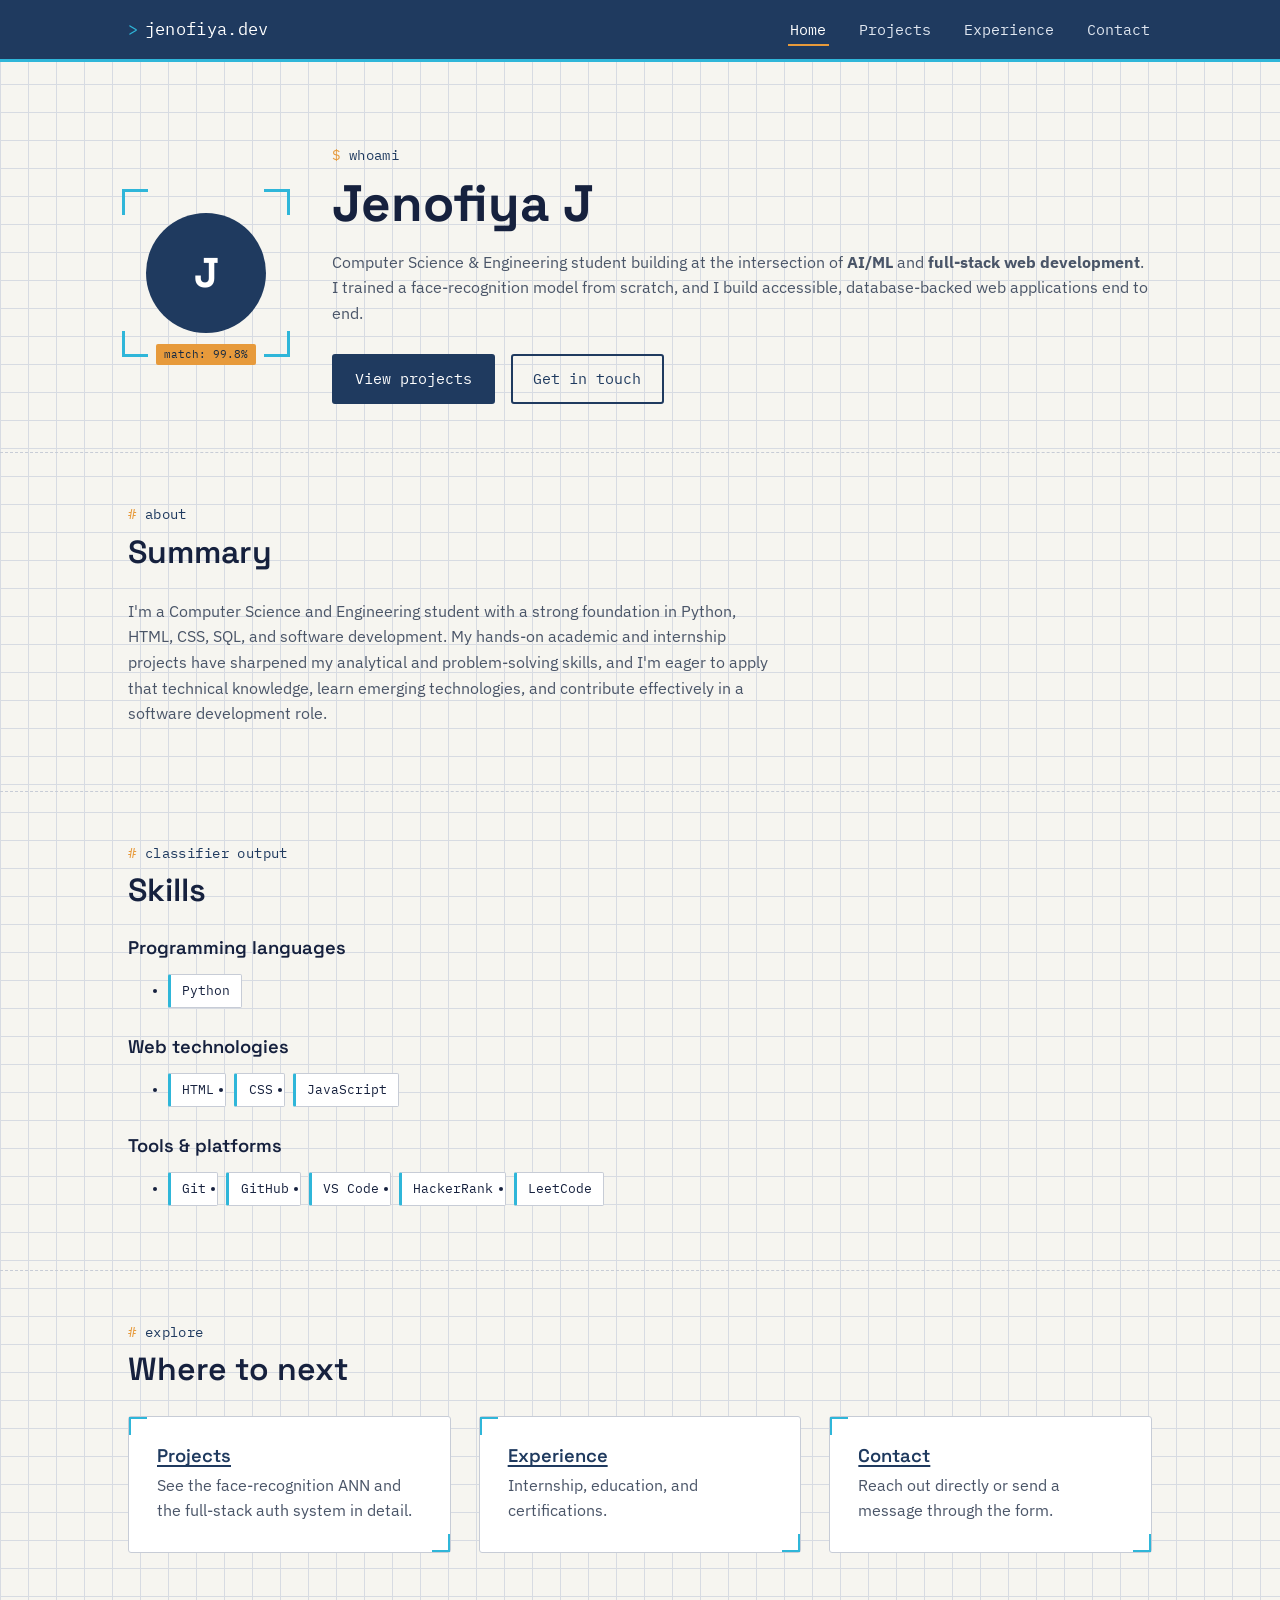
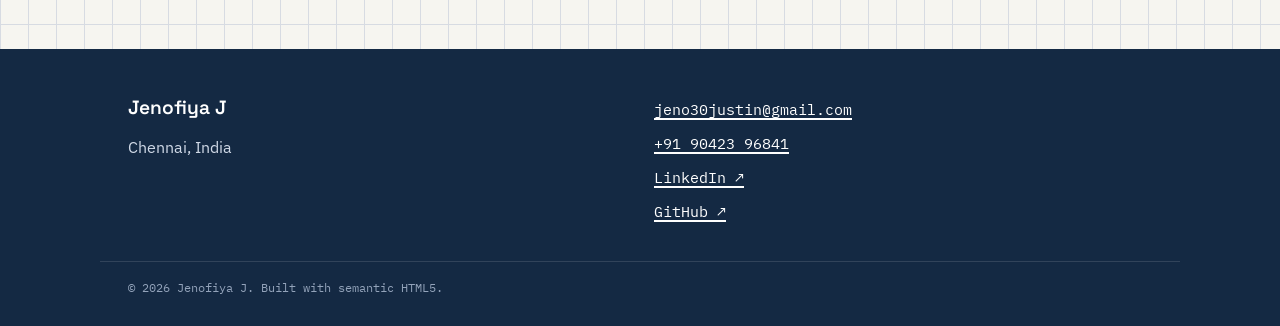
==== index.html @ ab6592fe "Add files via upload" ====
<!DOCTYPE html>
<html lang="en">
<head>
  <meta charset="UTF-8" />
  <meta name="viewport" content="width=device-width, initial-scale=1.0" />
  <title>Jenofiya J — Computer Science Engineering Student &amp; Developer</title>
  <meta name="description" content="Portfolio of Jenofiya J, a Computer Science and Engineering student specializing in Python, AI/ML, and full-stack web development. View projects, internship experience, and certifications." />
  <meta name="keywords" content="Jenofiya J, Computer Science student, Python developer, AI ML intern, web developer portfolio, Chennai" />
  <meta name="author" content="Jenofiya J" />
  <link rel="canonical" href="index.html" />

  <!-- Open Graph / social preview -->
  <meta property="og:type" content="website" />
  <meta property="og:title" content="Jenofiya J — Computer Science Engineering Student & Developer" />
  <meta property="og:description" content="AI/ML and full-stack web development portfolio: projects, internship experience, and certifications." />
  <meta property="og:url" content="index.html" />
  <meta name="twitter:card" content="summary" />

  <meta name="theme-color" content="#1f3a5f" />
  <link rel="icon" href="data:image/svg+xml,%3Csvg xmlns='http://www.w3.org/2000/svg' viewBox='0 0 100 100'%3E%3Crect width='100' height='100' rx='16' fill='%231f3a5f'/%3E%3Ctext x='50' y='68' font-size='58' font-family='monospace' fill='%232fb6d9' text-anchor='middle'%3EJ%3C/text%3E%3C/svg%3E" />

  <link rel="preconnect" href="https://fonts.googleapis.com" />
  <link rel="preconnect" href="https://fonts.gstatic.com" crossorigin />
  <link href="https://fonts.googleapis.com/css2?family=IBM+Plex+Mono:wght@400;500&family=IBM+Plex+Sans:wght@400;500&family=Space+Grotesk:wght@500;700&display=swap" rel="stylesheet" />
  <link rel="stylesheet" href="style.css" />
</head>
<body>
  <a class="skip-link" href="#main">Skip to main content</a>

  <header class="site-header">
    <div class="nav-bar">
      <a class="brand" href="index.html"><span class="prompt">&gt;</span> jenofiya.dev</a>
      <button class="nav-toggle" type="button" aria-expanded="false" aria-controls="primary-nav">
        Menu
      </button>
      <nav class="main-nav" id="primary-nav" aria-label="Primary">
        <ul>
          <li><a href="index.html" aria-current="page">Home</a></li>
          <li><a href="projects.html">Projects</a></li>
          <li><a href="experience.html">Experience</a></li>
          <li><a href="contact.html">Contact</a></li>
        </ul>
      </nav>
    </div>
  </header>

  <main id="main">
    <section class="hero" aria-labelledby="hero-heading">
      <div class="container hero-grid">
        <div class="scan-frame" aria-hidden="true">
          <div class="avatar">J</div>
          <span class="corner tl"></span>
          <span class="corner tr"></span>
          <span class="corner bl"></span>
          <span class="corner br"></span>
          <span class="tag">match: 99.8%</span>
        </div>
        <div>
          <span class="eyebrow"><span class="prompt">$</span> whoami</span>
          <h1 id="hero-heading">Jenofiya J</h1>
          <p>
            Computer Science &amp; Engineering student building at the intersection of
            <strong>AI/ML</strong> and <strong>full-stack web development</strong>. I trained a
            face-recognition model from scratch, and I build accessible, database-backed web
            applications end to end.
          </p>
          <div class="hero-actions">
            <a class="btn btn-primary" href="projects.html">View projects</a>
            <a class="btn btn-secondary" href="contact.html">Get in touch</a>
          </div>
        </div>
      </div>
    </section>

    <section aria-labelledby="about-heading">
      <div class="container">
        <div class="section-head">
          <span class="eyebrow"><span class="prompt">#</span> about</span>
          <h2 id="about-heading">Summary</h2>
        </div>
        <p style="max-width: 65ch;">
          I'm a Computer Science and Engineering student with a strong foundation in Python,
          HTML, CSS, SQL, and software development. My hands-on academic and internship
          projects have sharpened my analytical and problem-solving skills, and I'm eager to
          apply that technical knowledge, learn emerging technologies, and contribute
          effectively in a software development role.
        </p>
      </div>
    </section>

    <section aria-labelledby="skills-heading">
      <div class="container">
        <div class="section-head">
          <span class="eyebrow"><span class="prompt">#</span> classifier output</span>
          <h2 id="skills-heading">Skills</h2>
        </div>

        <h3>Programming languages</h3>
        <ul class="chip-row" aria-label="Programming languages">
          <li class="chip">Python</li>
        </ul>

        <h3 style="margin-top: var(--space-3);">Web technologies</h3>
        <ul class="chip-row" aria-label="Web technologies">
          <li class="chip">HTML</li>
          <li class="chip">CSS</li>
          <li class="chip">JavaScript</li>
        </ul>

        <h3 style="margin-top: var(--space-3);">Tools &amp; platforms</h3>
        <ul class="chip-row" aria-label="Tools and platforms">
          <li class="chip">Git</li>
          <li class="chip">GitHub</li>
          <li class="chip">VS Code</li>
          <li class="chip">HackerRank</li>
          <li class="chip">LeetCode</li>
        </ul>
      </div>
    </section>

    <section aria-labelledby="quicklinks-heading">
      <div class="container">
        <div class="section-head">
          <span class="eyebrow"><span class="prompt">#</span> explore</span>
          <h2 id="quicklinks-heading">Where to next</h2>
        </div>
        <div class="card-grid">
          <article class="card">
            <h3><a href="projects.html">Projects</a></h3>
            <p style="margin-bottom:0;">See the face-recognition ANN and the full-stack auth system in detail.</p>
          </article>
          <article class="card">
            <h3><a href="experience.html">Experience</a></h3>
            <p style="margin-bottom:0;">Internship, education, and certifications.</p>
          </article>
          <article class="card">
            <h3><a href="contact.html">Contact</a></h3>
            <p style="margin-bottom:0;">Reach out directly or send a message through the form.</p>
          </article>
        </div>
      </div>
    </section>
  </main>

  <footer class="site-footer">
    <div class="container footer-grid">
      <div>
        <h2 style="color:#fff; font-size:1.2rem;">Jenofiya J</h2>
        <p style="color:#cfd8e6;">Chennai, India</p>
      </div>
      <div>
        <h2 class="visually-hidden">Contact links</h2>
        <ul class="contact-info-list">
          <li><a href="mailto:jeno30justin@gmail.com">jeno30justin@gmail.com</a></li>
          <li><a href="tel:+919042396841">+91 90423 96841</a></li>
          <!-- Add your real profile URLs here -->
          <li><a href="#">LinkedIn ↗</a></li>
          <li><a href="#">GitHub ↗</a></li>
        </ul>
      </div>
    </div>
    <p class="footer-note container">© 2026 Jenofiya J. Built with semantic HTML5.</p>
  </footer>

  <script src="script.js"></script>
</body>
</html>
---- style.css ----
/* =========================================================
   JENOFIYA J — PORTFOLIO
   Design language: "engineering notebook meets detection output"
   Palette, type, layout tokens below. Change these to re-theme
   the whole site without touching page markup.
   ========================================================= */

:root {
  /* Color */
  --paper: #f6f5f0;
  --paper-line: #d7dbe2;
  --ink: #16213e;
  --ink-soft: #4a5568;
  --blueprint: #1f3a5f;
  --blueprint-dark: #142943;
  --cyan: #2fb6d9;
  --amber: #e79a3b;
  --card-bg: #ffffff;
  --border: #c7ccd6;
  --focus: #e79a3b;
  --danger: #c0392b;
  --success: #1f7a4d;

  /* Type */
  --font-display: "Space Grotesk", "Segoe UI", sans-serif;
  --font-body: "IBM Plex Sans", "Segoe UI", sans-serif;
  --font-mono: "IBM Plex Mono", "Courier New", monospace;

  /* Layout */
  --max-width: 1080px;
  --radius: 3px;
  --space-1: 0.5rem;
  --space-2: 1rem;
  --space-3: 1.75rem;
  --space-4: 3rem;
  --space-5: 5rem;
}

@media (prefers-color-scheme: dark) {
  /* Intentionally not auto-switching to a dark theme: the blueprint/paper
     contrast is a deliberate design choice, kept consistent for all users. */
}

*, *::before, *::after { box-sizing: border-box; }

html {
  scroll-behavior: smooth;
}

@media (prefers-reduced-motion: reduce) {
  html { scroll-behavior: auto; }
  *, *::before, *::after {
    animation-duration: 0.001ms !important;
    animation-iteration-count: 1 !important;
    transition-duration: 0.001ms !important;
    scroll-behavior: auto !important;
  }
}

body {
  margin: 0;
  font-family: var(--font-body);
  color: var(--ink);
  background-color: var(--paper);
  background-image:
    linear-gradient(var(--paper-line) 1px, transparent 1px),
    linear-gradient(90deg, var(--paper-line) 1px, transparent 1px);
  background-size: 28px 28px;
  line-height: 1.6;
  -webkit-font-smoothing: antialiased;
}

h1, h2, h3, h4 {
  font-family: var(--font-display);
  color: var(--ink);
  line-height: 1.15;
  margin: 0 0 var(--space-2);
}

h1 { font-size: clamp(2.1rem, 4.5vw, 3.2rem); font-weight: 700; }
h2 { font-size: clamp(1.5rem, 3vw, 2rem); font-weight: 600; }
h3 { font-size: 1.15rem; font-weight: 600; }

p { margin: 0 0 var(--space-2); color: var(--ink-soft); }

a {
  color: var(--blueprint);
  text-decoration-thickness: 1.5px;
  text-underline-offset: 3px;
}
a:hover { color: var(--cyan); }

/* Visible focus state for every interactive element — required, never remove */
a:focus-visible,
button:focus-visible,
input:focus-visible,
textarea:focus-visible,
select:focus-visible,
[tabindex]:focus-visible {
  outline: 3px solid var(--focus);
  outline-offset: 3px;
  border-radius: 2px;
}

/* Skip link */
.skip-link {
  position: absolute;
  left: -999px;
  top: auto;
  background: var(--blueprint);
  color: #fff;
  padding: 0.75rem 1.25rem;
  z-index: 1000;
  font-family: var(--font-mono);
  font-size: 0.9rem;
  border-radius: 0 0 var(--radius) 0;
}
.skip-link:focus {
  left: 0;
  top: 0;
}

.container {
  max-width: var(--max-width);
  margin: 0 auto;
  padding: 0 var(--space-3);
}

/* ---------- Header / Nav ---------- */
.site-header {
  background: var(--blueprint);
  color: #fff;
  border-bottom: 3px solid var(--cyan);
  position: sticky;
  top: 0;
  z-index: 100;
}

.nav-bar {
  display: flex;
  align-items: center;
  justify-content: space-between;
  padding: var(--space-2) var(--space-3);
  max-width: var(--max-width);
  margin: 0 auto;
}

.brand {
  font-family: var(--font-mono);
  color: #fff;
  text-decoration: none;
  font-size: 1.05rem;
  letter-spacing: 0.02em;
  display: flex;
  align-items: baseline;
  gap: 0.4rem;
}
.brand:hover { color: var(--cyan); }
.brand .prompt { color: var(--cyan); }

.nav-toggle {
  display: none;
  background: transparent;
  border: 1px solid rgba(255,255,255,0.4);
  color: #fff;
  padding: 0.4rem 0.7rem;
  font-family: var(--font-mono);
  border-radius: var(--radius);
  cursor: pointer;
}

.main-nav ul {
  list-style: none;
  display: flex;
  gap: var(--space-3);
  margin: 0;
  padding: 0;
  font-family: var(--font-mono);
  font-size: 0.92rem;
}

.main-nav a {
  color: #dfe6f0;
  text-decoration: none;
  padding: 0.35rem 0.15rem;
  border-bottom: 2px solid transparent;
}
.main-nav a:hover { color: #fff; border-bottom-color: var(--cyan); }
.main-nav a[aria-current="page"] {
  color: #fff;
  border-bottom-color: var(--amber);
}

@media (max-width: 720px) {
  .nav-toggle { display: inline-block; }
  .main-nav {
    display: none;
    width: 100%;
  }
  .main-nav.is-open { display: block; }
  .nav-bar { flex-wrap: wrap; }
  .main-nav ul {
    flex-direction: column;
    gap: 0;
    padding: var(--space-2) 0;
  }
  .main-nav a { display: block; padding: 0.6rem 0.2rem; }
}

/* ---------- Hero / scan signature ---------- */
.hero {
  padding: var(--space-5) 0 var(--space-4);
}

.hero-grid {
  display: grid;
  grid-template-columns: auto 1fr;
  gap: var(--space-4);
  align-items: center;
}

@media (max-width: 640px) {
  .hero-grid { grid-template-columns: 1fr; text-align: center; }
  .scan-frame { margin: 0 auto; }
}

.scan-frame {
  position: relative;
  width: 156px;
  height: 156px;
  display: grid;
  place-items: center;
  font-family: var(--font-mono);
}

.scan-frame .avatar {
  width: 120px;
  height: 120px;
  border-radius: 50%;
  background: var(--blueprint);
  color: #fff;
  display: grid;
  place-items: center;
  font-family: var(--font-display);
  font-size: 2.6rem;
  font-weight: 700;
}

.scan-frame .corner {
  position: absolute;
  width: 26px;
  height: 26px;
  border: 3px solid var(--cyan);
  opacity: 0;
  animation: corner-in 0.5s ease-out forwards;
}
.corner.tl { top: -6px; left: -6px; border-right: none; border-bottom: none; animation-delay: 0.1s; }
.corner.tr { top: -6px; right: -6px; border-left: none; border-bottom: none; animation-delay: 0.25s; }
.corner.bl { bottom: -6px; left: -6px; border-right: none; border-top: none; animation-delay: 0.4s; }
.corner.br { bottom: -6px; right: -6px; border-left: none; border-top: none; animation-delay: 0.55s; }

@keyframes corner-in {
  from { opacity: 0; transform: scale(1.4); }
  to { opacity: 1; transform: scale(1); }
}

.scan-frame .tag {
  position: absolute;
  bottom: -14px;
  left: 50%;
  transform: translateX(-50%);
  background: var(--amber);
  color: var(--blueprint-dark);
  font-size: 0.68rem;
  padding: 2px 8px;
  border-radius: 2px;
  white-space: nowrap;
  opacity: 0;
  animation: tag-in 0.4s ease-out 0.75s forwards;
}
@keyframes tag-in { to { opacity: 1; } }

.eyebrow {
  font-family: var(--font-mono);
  color: var(--blueprint);
  font-size: 0.85rem;
  letter-spacing: 0.03em;
  margin-bottom: 0.5rem;
  display: inline-block;
}
.eyebrow .prompt { color: var(--amber); }

.hero-actions {
  display: flex;
  gap: var(--space-2);
  flex-wrap: wrap;
  margin-top: var(--space-3);
}

/* ---------- Buttons ---------- */
.btn {
  font-family: var(--font-mono);
  font-size: 0.92rem;
  padding: 0.7rem 1.3rem;
  border-radius: var(--radius);
  text-decoration: none;
  display: inline-block;
  border: 2px solid var(--blueprint);
  cursor: pointer;
}
.btn-primary {
  background: var(--blueprint);
  color: #fff;
}
.btn-primary:hover { background: var(--blueprint-dark); color: #fff; }
.btn-secondary {
  background: transparent;
  color: var(--blueprint);
}
.btn-secondary:hover { background: var(--blueprint); color: #fff; }

/* ---------- Sections ---------- */
section {
  padding: var(--space-4) 0;
  border-top: 1px dashed var(--border);
}
section:first-of-type { border-top: none; }

.section-head {
  margin-bottom: var(--space-3);
}

/* ---------- Chips (classification-label style) ---------- */
.chip-row {
  display: flex;
  flex-wrap: wrap;
  gap: 0.5rem;
}
.chip {
  font-family: var(--font-mono);
  font-size: 0.8rem;
  background: var(--card-bg);
  border: 1px solid var(--border);
  border-left: 3px solid var(--cyan);
  padding: 0.35rem 0.7rem;
  border-radius: 2px;
  color: var(--ink);
}

/* ---------- Cards ---------- */
.card-grid {
  display: grid;
  grid-template-columns: repeat(auto-fit, minmax(280px, 1fr));
  gap: var(--space-3);
}

.card {
  background: var(--card-bg);
  border: 1px solid var(--border);
  border-radius: var(--radius);
  padding: var(--space-3);
  position: relative;
}
.card::before {
  content: "";
  position: absolute;
  top: 0; left: 0;
  width: 18px; height: 18px;
  border-top: 2px solid var(--cyan);
  border-left: 2px solid var(--cyan);
}
.card::after {
  content: "";
  position: absolute;
  bottom: 0; right: 0;
  width: 18px; height: 18px;
  border-bottom: 2px solid var(--cyan);
  border-right: 2px solid var(--cyan);
}

.card h3 { margin-bottom: 0.4rem; }
.card .meta {
  font-family: var(--font-mono);
  font-size: 0.78rem;
  color: var(--blueprint);
  margin-bottom: 0.6rem;
  display: block;
}

.card ul {
  margin: 0.6rem 0 0;
  padding-left: 1.1rem;
  color: var(--ink-soft);
}
.card ul li { margin-bottom: 0.3rem; }

/* ---------- Timeline (education/experience) ---------- */
.timeline {
  border-left: 2px solid var(--border);
  padding-left: var(--space-3);
  margin-left: 0.4rem;
}
.timeline-item {
  position: relative;
  padding-bottom: var(--space-3);
}
.timeline-item:last-child { padding-bottom: 0; }
.timeline-item::before {
  content: "";
  position: absolute;
  left: calc(-1 * var(--space-3) - 6px);
  top: 4px;
  width: 11px;
  height: 11px;
  background: var(--cyan);
  border: 2px solid var(--blueprint);
  border-radius: 50%;
}

/* ---------- Footer ---------- */
.site-footer {
  background: var(--blueprint-dark);
  color: #cfd8e6;
  padding: var(--space-4) 0 var(--space-3);
  margin-top: var(--space-4);
}
.site-footer a { color: #fff; }
.footer-grid {
  display: grid;
  grid-template-columns: 1fr 1fr;
  gap: var(--space-3);
}
@media (max-width: 640px) {
  .footer-grid { grid-template-columns: 1fr; }
}
.footer-note {
  font-family: var(--font-mono);
  font-size: 0.78rem;
  color: #93a3ba;
  margin-top: var(--space-3);
  border-top: 1px solid rgba(255,255,255,0.12);
  padding-top: var(--space-2);
}

/* ---------- Contact form ---------- */
.form-field {
  margin-bottom: var(--space-3);
}
.form-field label {
  display: block;
  font-family: var(--font-mono);
  font-size: 0.85rem;
  color: var(--blueprint);
  margin-bottom: 0.35rem;
}
.form-field .hint {
  font-size: 0.78rem;
  color: var(--ink-soft);
  margin-top: 0.3rem;
}
.form-field input,
.form-field textarea {
  width: 100%;
  font-family: var(--font-body);
  font-size: 1rem;
  padding: 0.65rem 0.8rem;
  border: 1.5px solid var(--border);
  border-radius: var(--radius);
  background: var(--card-bg);
  color: var(--ink);
}
.form-field input:invalid[data-touched="true"],
.form-field textarea:invalid[data-touched="true"] {
  border-color: var(--danger);
}
.form-field .error {
  color: var(--danger);
  font-size: 0.82rem;
  margin-top: 0.35rem;
  display: none;
  font-family: var(--font-mono);
}
.form-field .error.is-visible { display: block; }

.required-marker { color: var(--danger); }

#form-status {
  font-family: var(--font-mono);
  font-size: 0.9rem;
  padding: 0.8rem 1rem;
  border-radius: var(--radius);
  margin-bottom: var(--space-3);
  display: none;
}
#form-status.is-visible { display: block; }
#form-status.status-success {
  background: #e6f4ec;
  color: var(--success);
  border: 1px solid var(--success);
}
#form-status.status-error {
  background: #fbe9e7;
  color: var(--danger);
  border: 1px solid var(--danger);
}

.contact-info-list {
  list-style: none;
  padding: 0;
  margin: 0;
  font-family: var(--font-mono);
  font-size: 0.95rem;
}
.contact-info-list li { margin-bottom: 0.6rem; }

.visually-hidden {
  position: absolute;
  width: 1px; height: 1px;
  padding: 0; margin: -1px;
  overflow: hidden;
  clip: rect(0,0,0,0);
  white-space: nowrap;
  border: 0;
}
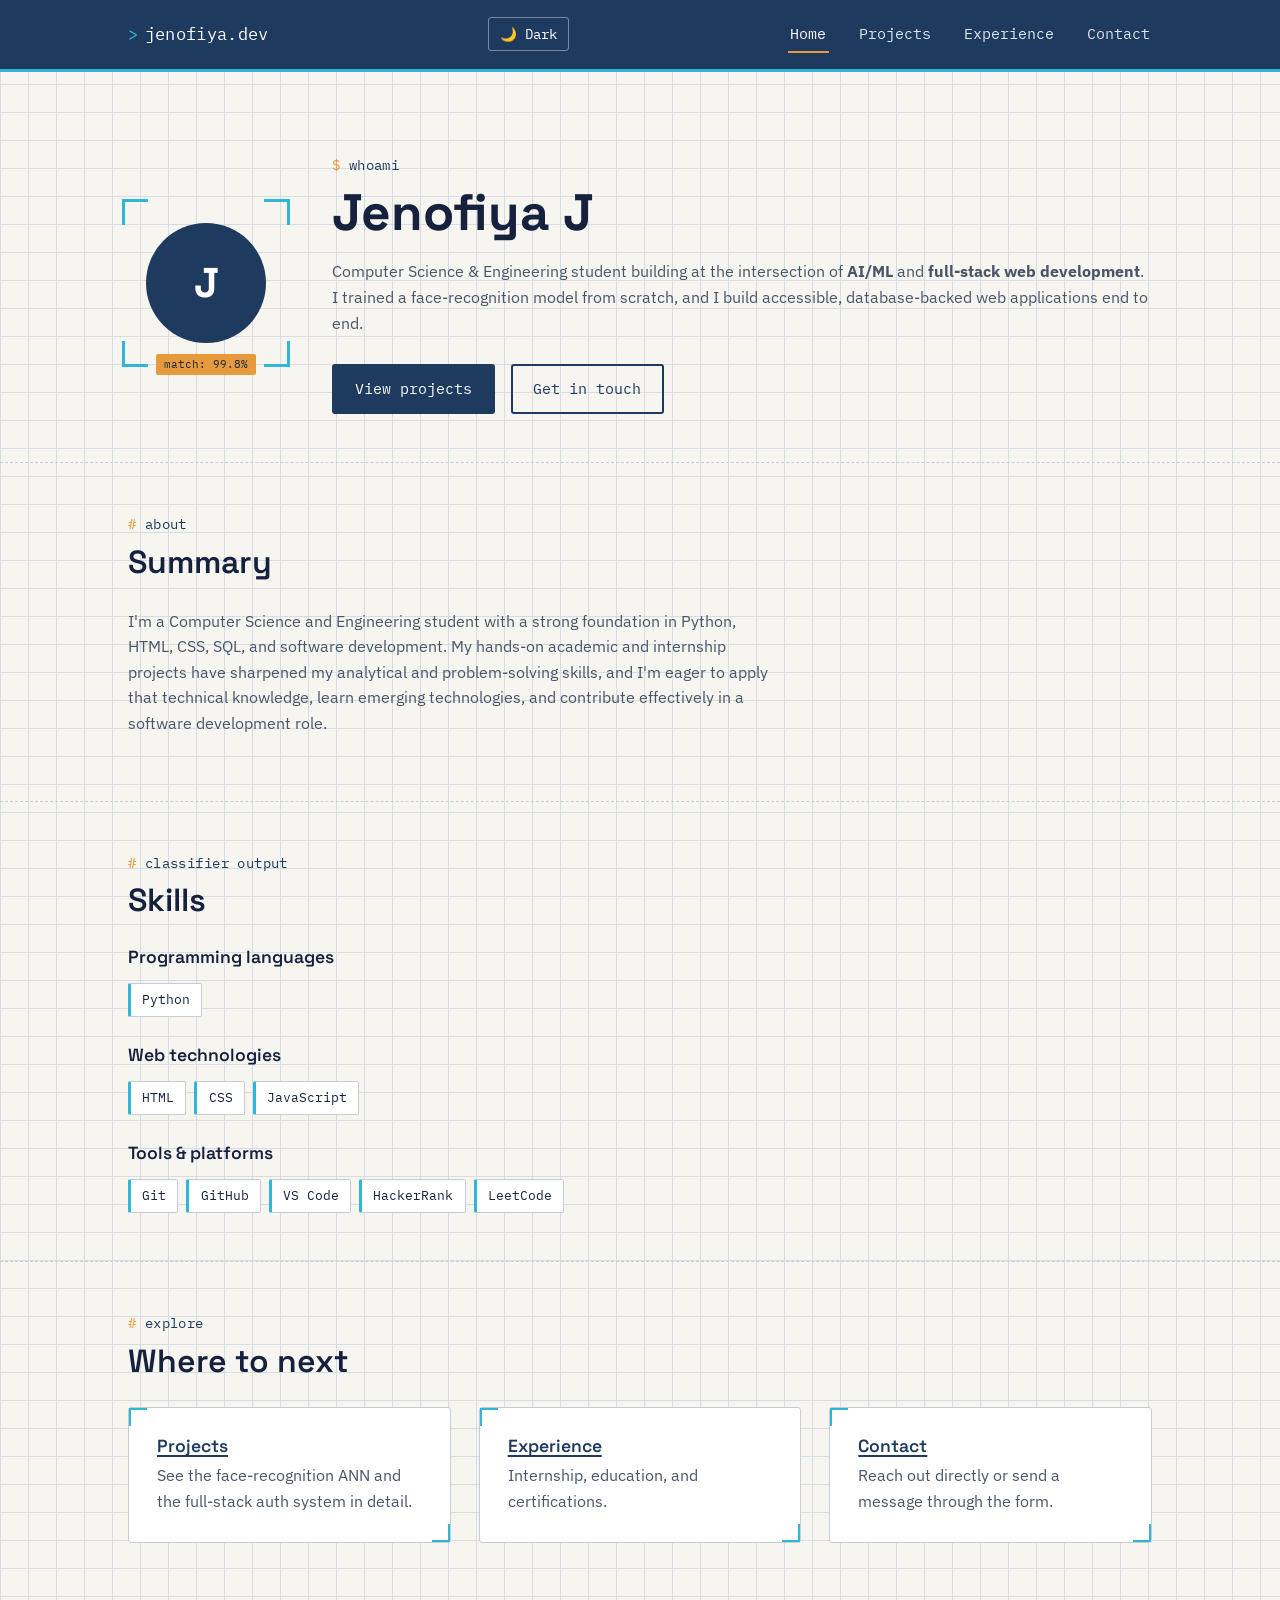
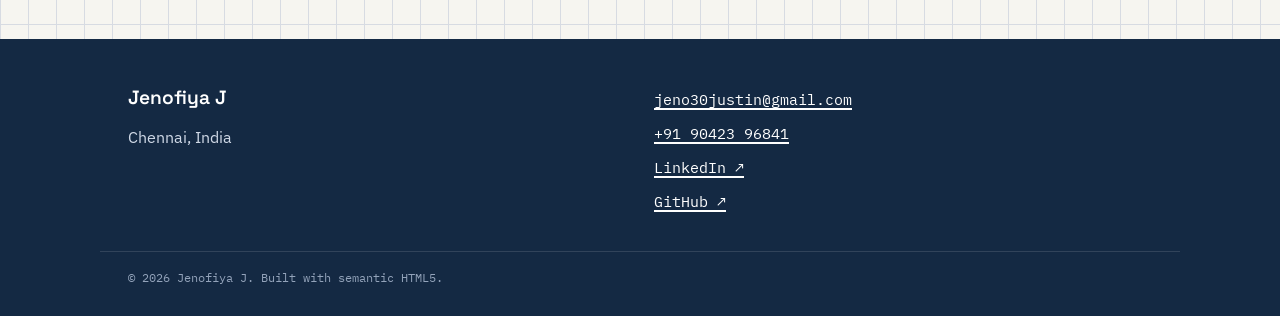
==== commit 6d74020b: "Update index.html" ====
--- a/index.html
+++ b/index.html
@@ -30,9 +30,12 @@
   <header class="site-header">
     <div class="nav-bar">
       <a class="brand" href="index.html"><span class="prompt">&gt;</span> jenofiya.dev</a>
-      <button class="nav-toggle" type="button" aria-expanded="false" aria-controls="primary-nav">
-        Menu
-      </button>
+      <div class="nav-controls">
+        <button class="theme-toggle" type="button" aria-pressed="false">🌙 Dark</button>
+        <button class="nav-toggle" type="button" aria-expanded="false" aria-controls="primary-nav">
+          Menu
+        </button>
+      </div>
       <nav class="main-nav" id="primary-nav" aria-label="Primary">
         <ul>
           <li><a href="index.html" aria-current="page">Home</a></li>
--- a/style.css
+++ b/style.css
@@ -1,12 +1,12 @@
 /* =========================================================
    JENOFIYA J — PORTFOLIO
    Design language: "engineering notebook meets detection output"
-   Palette, type, layout tokens below. Change these to re-theme
-   the whole site without touching page markup.
+   Mobile-first: base rules target small screens, min-width
+   media queries layer on tablet/desktop enhancements.
    ========================================================= */
 
 :root {
-  /* Color */
+  /* ---- Light theme (default) ---- */
   --paper: #f6f5f0;
   --paper-line: #d7dbe2;
   --ink: #16213e;
@@ -20,6 +20,8 @@
   --focus: #e79a3b;
   --danger: #c0392b;
   --success: #1f7a4d;
+  --header-bg: var(--blueprint);
+  --footer-bg: var(--blueprint-dark);
 
   /* Type */
   --font-display: "Space Grotesk", "Segoe UI", sans-serif;
@@ -34,18 +36,44 @@
   --space-3: 1.75rem;
   --space-4: 3rem;
   --space-5: 5rem;
+
+  color-scheme: light;
+}
+
+/* ---- Dark theme: manual toggle wins, else follow system ---- */
+[data-theme="dark"] {
+  --paper: #10182b;
+  --paper-line: #1d2740;
+  --ink: #e7ecf5;
+  --ink-soft: #a9b4c9;
+  --blueprint: #2fb6d9;
+  --blueprint-dark: #16213e;
+  --card-bg: #16213e;
+  --border: #2b3757;
+  --header-bg: #0c1322;
+  --footer-bg: #0a0f1c;
+  color-scheme: dark;
 }
 
 @media (prefers-color-scheme: dark) {
-  /* Intentionally not auto-switching to a dark theme: the blueprint/paper
-     contrast is a deliberate design choice, kept consistent for all users. */
+  :root:not([data-theme="light"]) {
+    --paper: #10182b;
+    --paper-line: #1d2740;
+    --ink: #e7ecf5;
+    --ink-soft: #a9b4c9;
+    --blueprint: #2fb6d9;
+    --blueprint-dark: #16213e;
+    --card-bg: #16213e;
+    --border: #2b3757;
+    --header-bg: #0c1322;
+    --footer-bg: #0a0f1c;
+    color-scheme: dark;
+  }
 }
 
 *, *::before, *::after { box-sizing: border-box; }
 
-html {
-  scroll-behavior: smooth;
-}
+html { scroll-behavior: smooth; }
 
 @media (prefers-reduced-motion: reduce) {
   html { scroll-behavior: auto; }
@@ -68,6 +96,7 @@
   background-size: 28px 28px;
   line-height: 1.6;
   -webkit-font-smoothing: antialiased;
+  transition: background-color 0.2s ease, color 0.2s ease;
 }
 
 h1, h2, h3, h4 {
@@ -77,9 +106,9 @@
   margin: 0 0 var(--space-2);
 }
 
-h1 { font-size: clamp(2.1rem, 4.5vw, 3.2rem); font-weight: 700; }
-h2 { font-size: clamp(1.5rem, 3vw, 2rem); font-weight: 600; }
-h3 { font-size: 1.15rem; font-weight: 600; }
+h1 { font-size: clamp(1.9rem, 6vw, 3.2rem); font-weight: 700; }
+h2 { font-size: clamp(1.4rem, 4vw, 2rem); font-weight: 600; }
+h3 { font-size: 1.1rem; font-weight: 600; }
 
 p { margin: 0 0 var(--space-2); color: var(--ink-soft); }
 
@@ -90,7 +119,6 @@
 }
 a:hover { color: var(--cyan); }
 
-/* Visible focus state for every interactive element — required, never remove */
 a:focus-visible,
 button:focus-visible,
 input:focus-visible,
@@ -102,7 +130,6 @@
   border-radius: 2px;
 }
 
-/* Skip link */
 .skip-link {
   position: absolute;
   left: -999px;
@@ -115,20 +142,20 @@
   font-size: 0.9rem;
   border-radius: 0 0 var(--radius) 0;
 }
-.skip-link:focus {
-  left: 0;
-  top: 0;
-}
+.skip-link:focus { left: 0; top: 0; }
 
 .container {
   max-width: var(--max-width);
   margin: 0 auto;
-  padding: 0 var(--space-3);
-}
-
-/* ---------- Header / Nav ---------- */
+  padding: 0 var(--space-2);
+}
+@media (min-width: 640px) {
+  .container { padding: 0 var(--space-3); }
+}
+
+/* ---------- Header / Nav (mobile-first) ---------- */
 .site-header {
-  background: var(--blueprint);
+  background: var(--header-bg);
   color: #fff;
   border-bottom: 3px solid var(--cyan);
   position: sticky;
@@ -138,11 +165,16 @@
 
 .nav-bar {
   display: flex;
+  flex-wrap: wrap;
   align-items: center;
   justify-content: space-between;
-  padding: var(--space-2) var(--space-3);
+  gap: var(--space-1);
+  padding: var(--space-2);
   max-width: var(--max-width);
   margin: 0 auto;
+}
+@media (min-width: 640px) {
+  .nav-bar { padding: var(--space-2) var(--space-3); flex-wrap: nowrap; }
 }
 
 .brand {
@@ -158,93 +190,110 @@
 .brand:hover { color: var(--cyan); }
 .brand .prompt { color: var(--cyan); }
 
-.nav-toggle {
-  display: none;
+.nav-controls {
+  display: flex;
+  align-items: center;
+  gap: 0.5rem;
+}
+
+.nav-toggle,
+.theme-toggle {
   background: transparent;
   border: 1px solid rgba(255,255,255,0.4);
   color: #fff;
   padding: 0.4rem 0.7rem;
   font-family: var(--font-mono);
+  font-size: 0.85rem;
   border-radius: var(--radius);
   cursor: pointer;
-}
-
+  line-height: 1.4;
+}
+.nav-toggle:hover,
+.theme-toggle:hover { border-color: var(--cyan); color: var(--cyan); }
+
+/* Mobile: nav collapses behind the toggle, full width */
+.main-nav {
+  display: none;
+  width: 100%;
+  order: 3;
+}
+.main-nav.is-open { display: block; }
 .main-nav ul {
   list-style: none;
   display: flex;
-  gap: var(--space-3);
+  flex-direction: column;
+  gap: 0;
   margin: 0;
-  padding: 0;
+  padding: var(--space-2) 0;
   font-family: var(--font-mono);
   font-size: 0.92rem;
 }
-
 .main-nav a {
   color: #dfe6f0;
   text-decoration: none;
-  padding: 0.35rem 0.15rem;
+  padding: 0.6rem 0.2rem;
   border-bottom: 2px solid transparent;
+  display: block;
 }
 .main-nav a:hover { color: #fff; border-bottom-color: var(--cyan); }
-.main-nav a[aria-current="page"] {
-  color: #fff;
-  border-bottom-color: var(--amber);
-}
-
-@media (max-width: 720px) {
-  .nav-toggle { display: inline-block; }
+.main-nav a[aria-current="page"] { color: #fff; border-bottom-color: var(--amber); }
+
+/* Tablet and up: full nav row, no hamburger */
+@media (min-width: 721px) {
+  .nav-toggle { display: none; }
   .main-nav {
-    display: none;
-    width: 100%;
+    display: block;
+    width: auto;
+    order: 0;
   }
-  .main-nav.is-open { display: block; }
-  .nav-bar { flex-wrap: wrap; }
-  .main-nav ul {
-    flex-direction: column;
-    gap: 0;
-    padding: var(--space-2) 0;
-  }
-  .main-nav a { display: block; padding: 0.6rem 0.2rem; }
-}
-
-/* ---------- Hero / scan signature ---------- */
-.hero {
-  padding: var(--space-5) 0 var(--space-4);
-}
+  .main-nav ul { flex-direction: row; gap: var(--space-3); padding: 0; }
+  .main-nav a { padding: 0.35rem 0.15rem; }
+}
+
+/* ---------- Hero (mobile-first grid) ---------- */
+.hero { padding: var(--space-4) 0 var(--space-3); }
+@media (min-width: 640px) { .hero { padding: var(--space-5) 0 var(--space-4); } }
 
 .hero-grid {
   display: grid;
-  grid-template-columns: auto 1fr;
-  gap: var(--space-4);
-  align-items: center;
-}
-
-@media (max-width: 640px) {
-  .hero-grid { grid-template-columns: 1fr; text-align: center; }
-  .scan-frame { margin: 0 auto; }
+  grid-template-columns: 1fr;
+  justify-items: center;
+  text-align: center;
+  gap: var(--space-3);
+}
+@media (min-width: 640px) {
+  .hero-grid {
+    grid-template-columns: auto 1fr;
+    justify-items: start;
+    text-align: left;
+    align-items: center;
+    gap: var(--space-4);
+  }
 }
 
 .scan-frame {
   position: relative;
-  width: 156px;
-  height: 156px;
+  width: 130px;
+  height: 130px;
   display: grid;
   place-items: center;
   font-family: var(--font-mono);
 }
+@media (min-width: 640px) { .scan-frame { width: 156px; height: 156px; } }
 
 .scan-frame .avatar {
-  width: 120px;
-  height: 120px;
+  width: 100px;
+  height: 100px;
   border-radius: 50%;
   background: var(--blueprint);
   color: #fff;
   display: grid;
   place-items: center;
   font-family: var(--font-display);
-  font-size: 2.6rem;
+  font-size: 2.2rem;
   font-weight: 700;
 }
+@media (min-width: 640px) { .scan-frame .avatar { width: 120px; height: 120px; font-size: 2.6rem; } }
 
 .scan-frame .corner {
   position: absolute;
@@ -294,8 +343,10 @@
   display: flex;
   gap: var(--space-2);
   flex-wrap: wrap;
+  justify-content: center;
   margin-top: var(--space-3);
 }
+@media (min-width: 640px) { .hero-actions { justify-content: flex-start; } }
 
 /* ---------- Buttons ---------- */
 .btn {
@@ -308,34 +359,20 @@
   border: 2px solid var(--blueprint);
   cursor: pointer;
 }
-.btn-primary {
-  background: var(--blueprint);
-  color: #fff;
-}
+.btn-primary { background: var(--blueprint); color: #fff; }
 .btn-primary:hover { background: var(--blueprint-dark); color: #fff; }
-.btn-secondary {
-  background: transparent;
-  color: var(--blueprint);
-}
+.btn-secondary { background: transparent; color: var(--blueprint); }
 .btn-secondary:hover { background: var(--blueprint); color: #fff; }
 
 /* ---------- Sections ---------- */
-section {
-  padding: var(--space-4) 0;
-  border-top: 1px dashed var(--border);
-}
+section { padding: var(--space-3) 0; border-top: 1px dashed var(--border); }
+@media (min-width: 640px) { section { padding: var(--space-4) 0; } }
 section:first-of-type { border-top: none; }
 
-.section-head {
-  margin-bottom: var(--space-3);
-}
-
-/* ---------- Chips (classification-label style) ---------- */
-.chip-row {
-  display: flex;
-  flex-wrap: wrap;
-  gap: 0.5rem;
-}
+.section-head { margin-bottom: var(--space-3); }
+
+/* ---------- Chips ---------- */
+.chip-row { display: flex; flex-wrap: wrap; gap: 0.5rem; padding: 0; margin: 0; list-style: none; }
 .chip {
   font-family: var(--font-mono);
   font-size: 0.8rem;
@@ -347,11 +384,14 @@
   color: var(--ink);
 }
 
-/* ---------- Cards ---------- */
+/* ---------- Cards: responsive auto-fit grid ---------- */
 .card-grid {
   display: grid;
-  grid-template-columns: repeat(auto-fit, minmax(280px, 1fr));
-  gap: var(--space-3);
+  grid-template-columns: 1fr;
+  gap: var(--space-2);
+}
+@media (min-width: 480px) {
+  .card-grid { grid-template-columns: repeat(auto-fit, minmax(240px, 1fr)); gap: var(--space-3); }
 }
 
 .card {
@@ -377,7 +417,6 @@
   border-bottom: 2px solid var(--cyan);
   border-right: 2px solid var(--cyan);
 }
-
 .card h3 { margin-bottom: 0.4rem; }
 .card .meta {
   font-family: var(--font-mono);
@@ -386,24 +425,35 @@
   margin-bottom: 0.6rem;
   display: block;
 }
-
-.card ul {
-  margin: 0.6rem 0 0;
-  padding-left: 1.1rem;
-  color: var(--ink-soft);
-}
+.card ul { margin: 0.6rem 0 0; padding-left: 1.1rem; color: var(--ink-soft); }
 .card ul li { margin-bottom: 0.3rem; }
 
-/* ---------- Timeline (education/experience) ---------- */
-.timeline {
-  border-left: 2px solid var(--border);
-  padding-left: var(--space-3);
-  margin-left: 0.4rem;
-}
-.timeline-item {
-  position: relative;
-  padding-bottom: var(--space-3);
-}
+/* ---------- Project layout: 2D grid, feature + secondary ----------
+   Mobile: single column stack.
+   Desktop: named-area grid — feature project on the left, secondary
+   project on the right. Demonstrates a genuine 2D grid, not just a
+   repeated card row. ---------- */
+.project-layout {
+  display: grid;
+  grid-template-columns: 1fr;
+  grid-template-areas:
+    "feature"
+    "secondary";
+  gap: var(--space-3);
+}
+@media (min-width: 860px) {
+  .project-layout {
+    grid-template-columns: 1.6fr 1fr;
+    grid-template-areas: "feature secondary";
+    align-items: start;
+  }
+}
+.project-layout .project-feature { grid-area: feature; }
+.project-layout .project-secondary { grid-area: secondary; }
+
+/* ---------- Timeline ---------- */
+.timeline { border-left: 2px solid var(--border); padding-left: var(--space-3); margin-left: 0.4rem; }
+.timeline-item { position: relative; padding-bottom: var(--space-3); }
 .timeline-item:last-child { padding-bottom: 0; }
 .timeline-item::before {
   content: "";
@@ -419,20 +469,14 @@
 
 /* ---------- Footer ---------- */
 .site-footer {
-  background: var(--blueprint-dark);
+  background: var(--footer-bg);
   color: #cfd8e6;
   padding: var(--space-4) 0 var(--space-3);
   margin-top: var(--space-4);
 }
 .site-footer a { color: #fff; }
-.footer-grid {
-  display: grid;
-  grid-template-columns: 1fr 1fr;
-  gap: var(--space-3);
-}
-@media (max-width: 640px) {
-  .footer-grid { grid-template-columns: 1fr; }
-}
+.footer-grid { display: grid; grid-template-columns: 1fr; gap: var(--space-3); }
+@media (min-width: 640px) { .footer-grid { grid-template-columns: 1fr 1fr; } }
 .footer-note {
   font-family: var(--font-mono);
   font-size: 0.78rem;
@@ -443,9 +487,7 @@
 }
 
 /* ---------- Contact form ---------- */
-.form-field {
-  margin-bottom: var(--space-3);
-}
+.form-field { margin-bottom: var(--space-3); }
 .form-field label {
   display: block;
   font-family: var(--font-mono);
@@ -453,11 +495,7 @@
   color: var(--blueprint);
   margin-bottom: 0.35rem;
 }
-.form-field .hint {
-  font-size: 0.78rem;
-  color: var(--ink-soft);
-  margin-top: 0.3rem;
-}
+.form-field .hint { font-size: 0.78rem; color: var(--ink-soft); margin-top: 0.3rem; }
 .form-field input,
 .form-field textarea {
   width: 100%;
@@ -470,9 +508,7 @@
   color: var(--ink);
 }
 .form-field input:invalid[data-touched="true"],
-.form-field textarea:invalid[data-touched="true"] {
-  border-color: var(--danger);
-}
+.form-field textarea:invalid[data-touched="true"] { border-color: var(--danger); }
 .form-field .error {
   color: var(--danger);
   font-size: 0.82rem;
@@ -481,7 +517,6 @@
   font-family: var(--font-mono);
 }
 .form-field .error.is-visible { display: block; }
-
 .required-marker { color: var(--danger); }
 
 #form-status {
@@ -493,24 +528,12 @@
   display: none;
 }
 #form-status.is-visible { display: block; }
-#form-status.status-success {
-  background: #e6f4ec;
-  color: var(--success);
-  border: 1px solid var(--success);
-}
-#form-status.status-error {
-  background: #fbe9e7;
-  color: var(--danger);
-  border: 1px solid var(--danger);
-}
-
-.contact-info-list {
-  list-style: none;
-  padding: 0;
-  margin: 0;
-  font-family: var(--font-mono);
-  font-size: 0.95rem;
-}
+#form-status.status-success { background: #e6f4ec; color: var(--success); border: 1px solid var(--success); }
+#form-status.status-error { background: #fbe9e7; color: var(--danger); border: 1px solid var(--danger); }
+[data-theme="dark"] #form-status.status-success { background: #123322; }
+[data-theme="dark"] #form-status.status-error { background: #3a1a16; }
+
+.contact-info-list { list-style: none; padding: 0; margin: 0; font-family: var(--font-mono); font-size: 0.95rem; }
 .contact-info-list li { margin-bottom: 0.6rem; }
 
 .visually-hidden {
